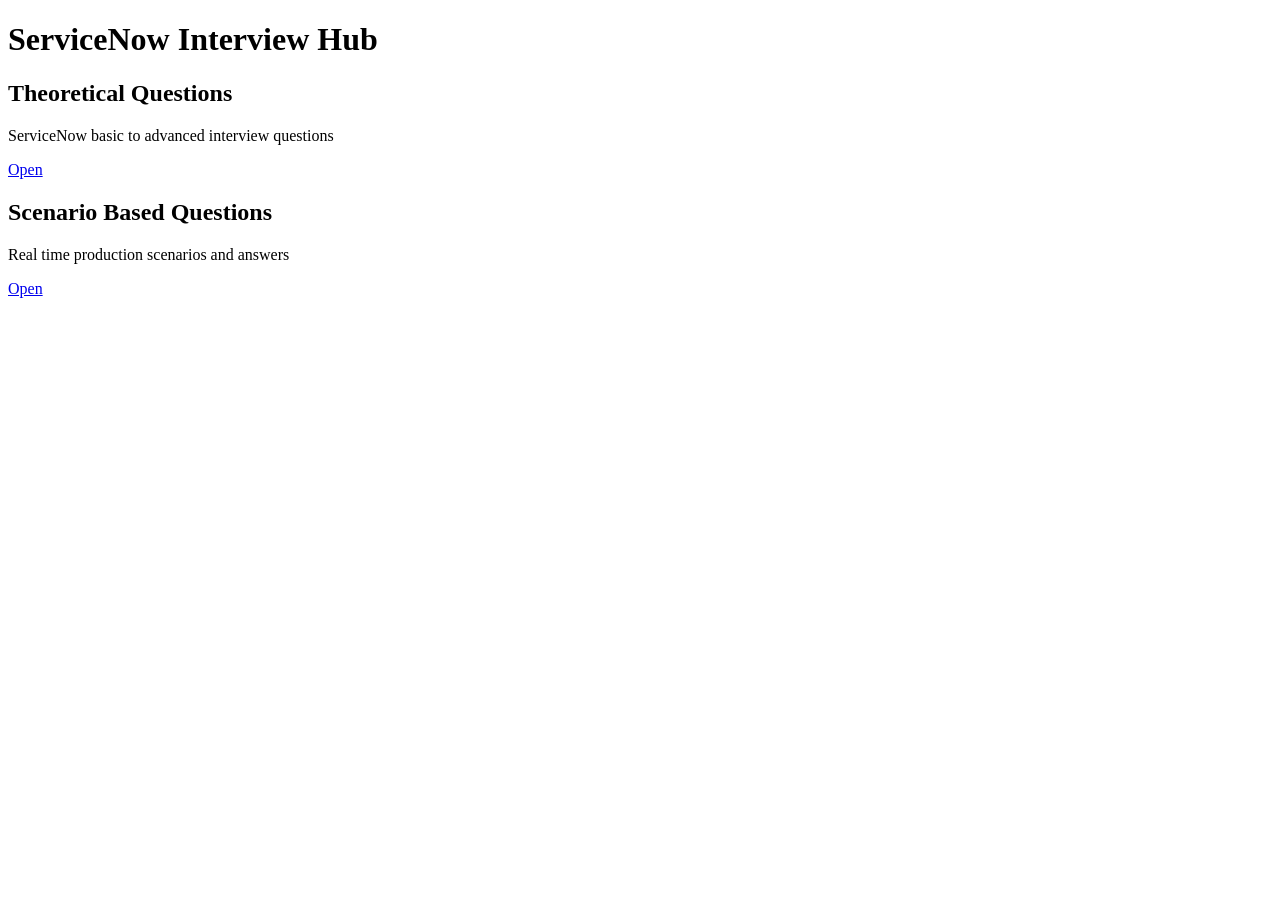
==== index.html @ 835b4e5b "Add initial HTML structure for interview hub" ====
<!DOCTYPE html>
<html lang="en">

<head>
    <meta charset="UTF-8">
    <meta name="viewport" content="width=device-width, initial-scale=1.0">
    
    <title>ServiceNow Interview Hub</title>

    <link rel="stylesheet" href="style.css">
</head>

<body>

    <div class="navbar">
        <h1>ServiceNow Interview Hub</h1>
    </div>

    <div class="container">

        <div class="card">
            <h2>Theoretical Questions</h2>

            <p>
                ServiceNow basic to advanced interview questions
            </p>

            <a href="#">
                Open
            </a>
        </div>

        <div class="card">
            <h2>Scenario Based Questions</h2>

            <p>
                Real time production scenarios and answers
            </p>

            <a href="#">
                Open
            </a>
        </div>

    </div>

</body>

</html>
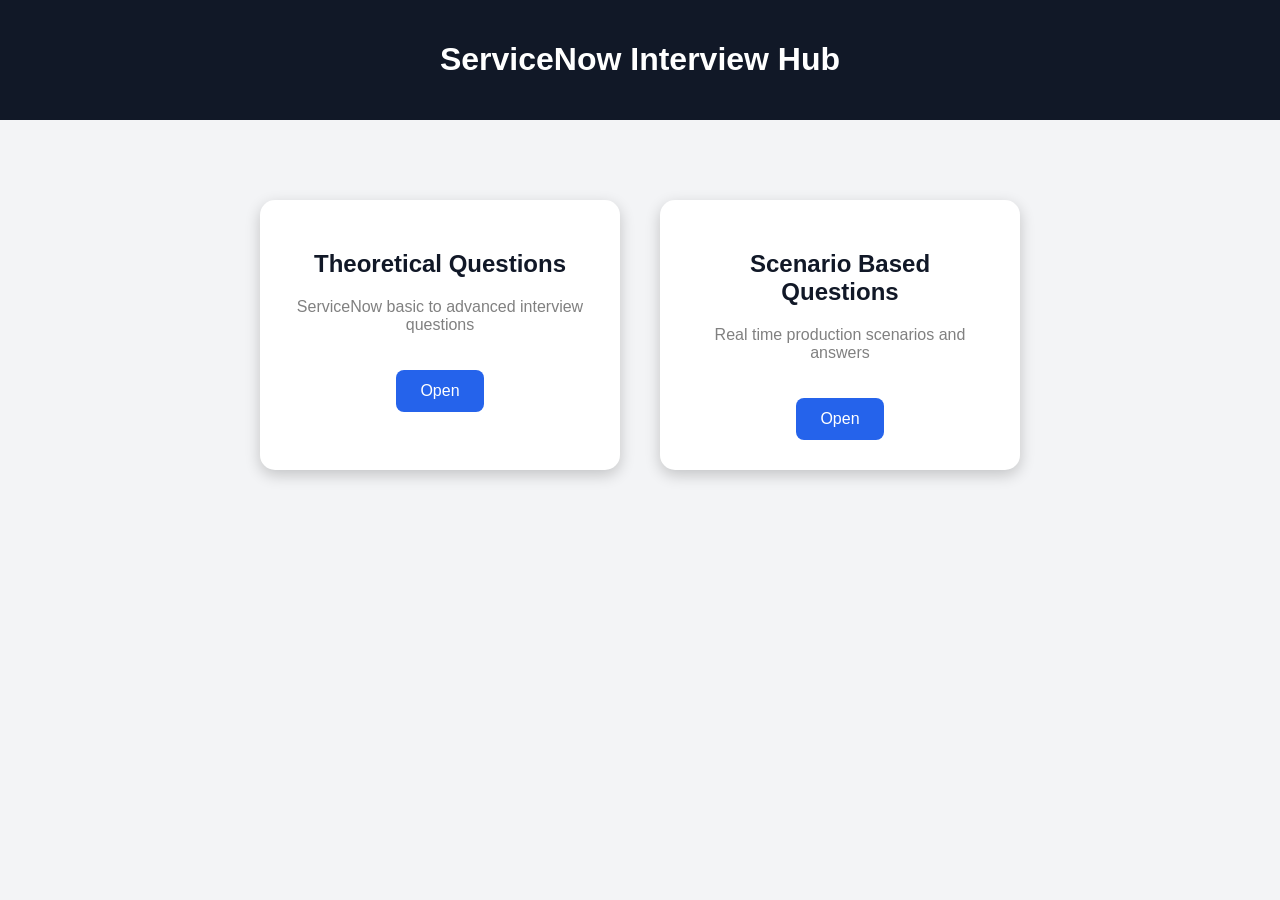
==== commit 6c755ba0: "Fix link in Theoretical Questions card Updated link for Theoretical Questions section." ====
--- a/index.html
+++ b/index.html
@@ -25,7 +25,7 @@
                 ServiceNow basic to advanced interview questions
             </p>
 
-            <a href="#">
+            <a href="theoretical.html">
                 Open
             </a>
         </div>
--- a/style.css
+++ b/style.css
@@ -0,0 +1,53 @@
+body{
+    margin:0;
+    padding:0;
+    font-family:Arial;
+    background:#f3f4f6;
+}
+
+.navbar{
+    background:#111827;
+    color:white;
+    padding:20px;
+    text-align:center;
+}
+
+.container{
+    display:flex;
+    justify-content:center;
+    gap:40px;
+    margin-top:80px;
+    flex-wrap:wrap;
+}
+
+.card{
+    background:white;
+    width:300px;
+    padding:30px;
+    border-radius:15px;
+    text-align:center;
+    box-shadow:0px 5px 15px rgba(0,0,0,0.2);
+    transition:0.3s;
+}
+
+.card:hover{
+    transform:translateY(-10px);
+}
+
+.card h2{
+    color:#111827;
+}
+
+.card p{
+    color:gray;
+}
+
+.card a{
+    display:inline-block;
+    margin-top:20px;
+    padding:12px 24px;
+    background:#2563eb;
+    color:white;
+    text-decoration:none;
+    border-radius:8px;
+}
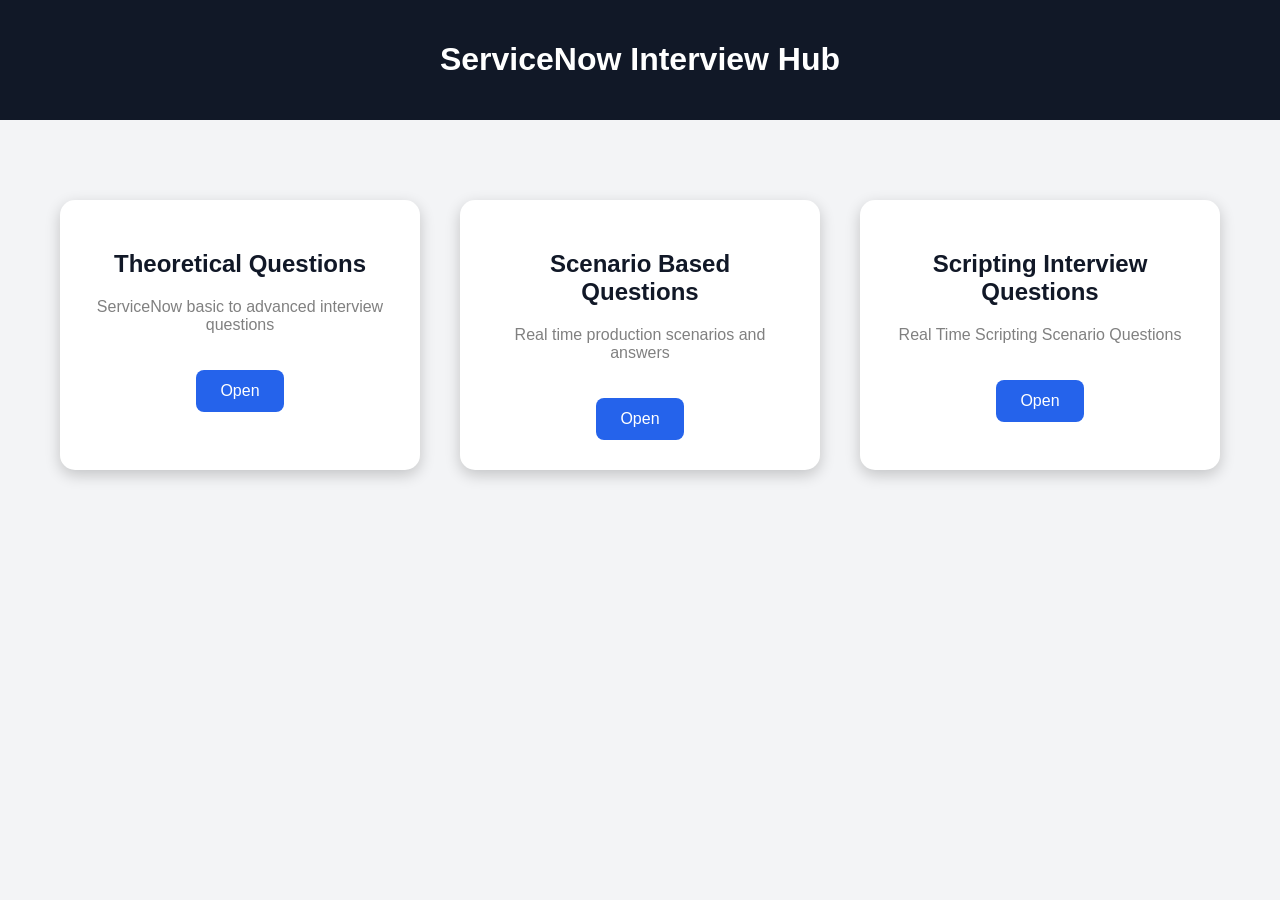
==== commit f1fa2646: "Add Scripting Interview Questions section" ====
--- a/index.html
+++ b/index.html
@@ -37,6 +37,17 @@
                 Real time production scenarios and answers
             </p>
 
+            <a href="scenario.html">
+                Open
+            </a>
+        </div>
+        <div class="card">
+            <h2>Scripting Interview Questions</h2>
+
+            <p>
+                Real Time Scripting  Scenario Questions
+            </p>
+
             <a href="#">
                 Open
             </a>
